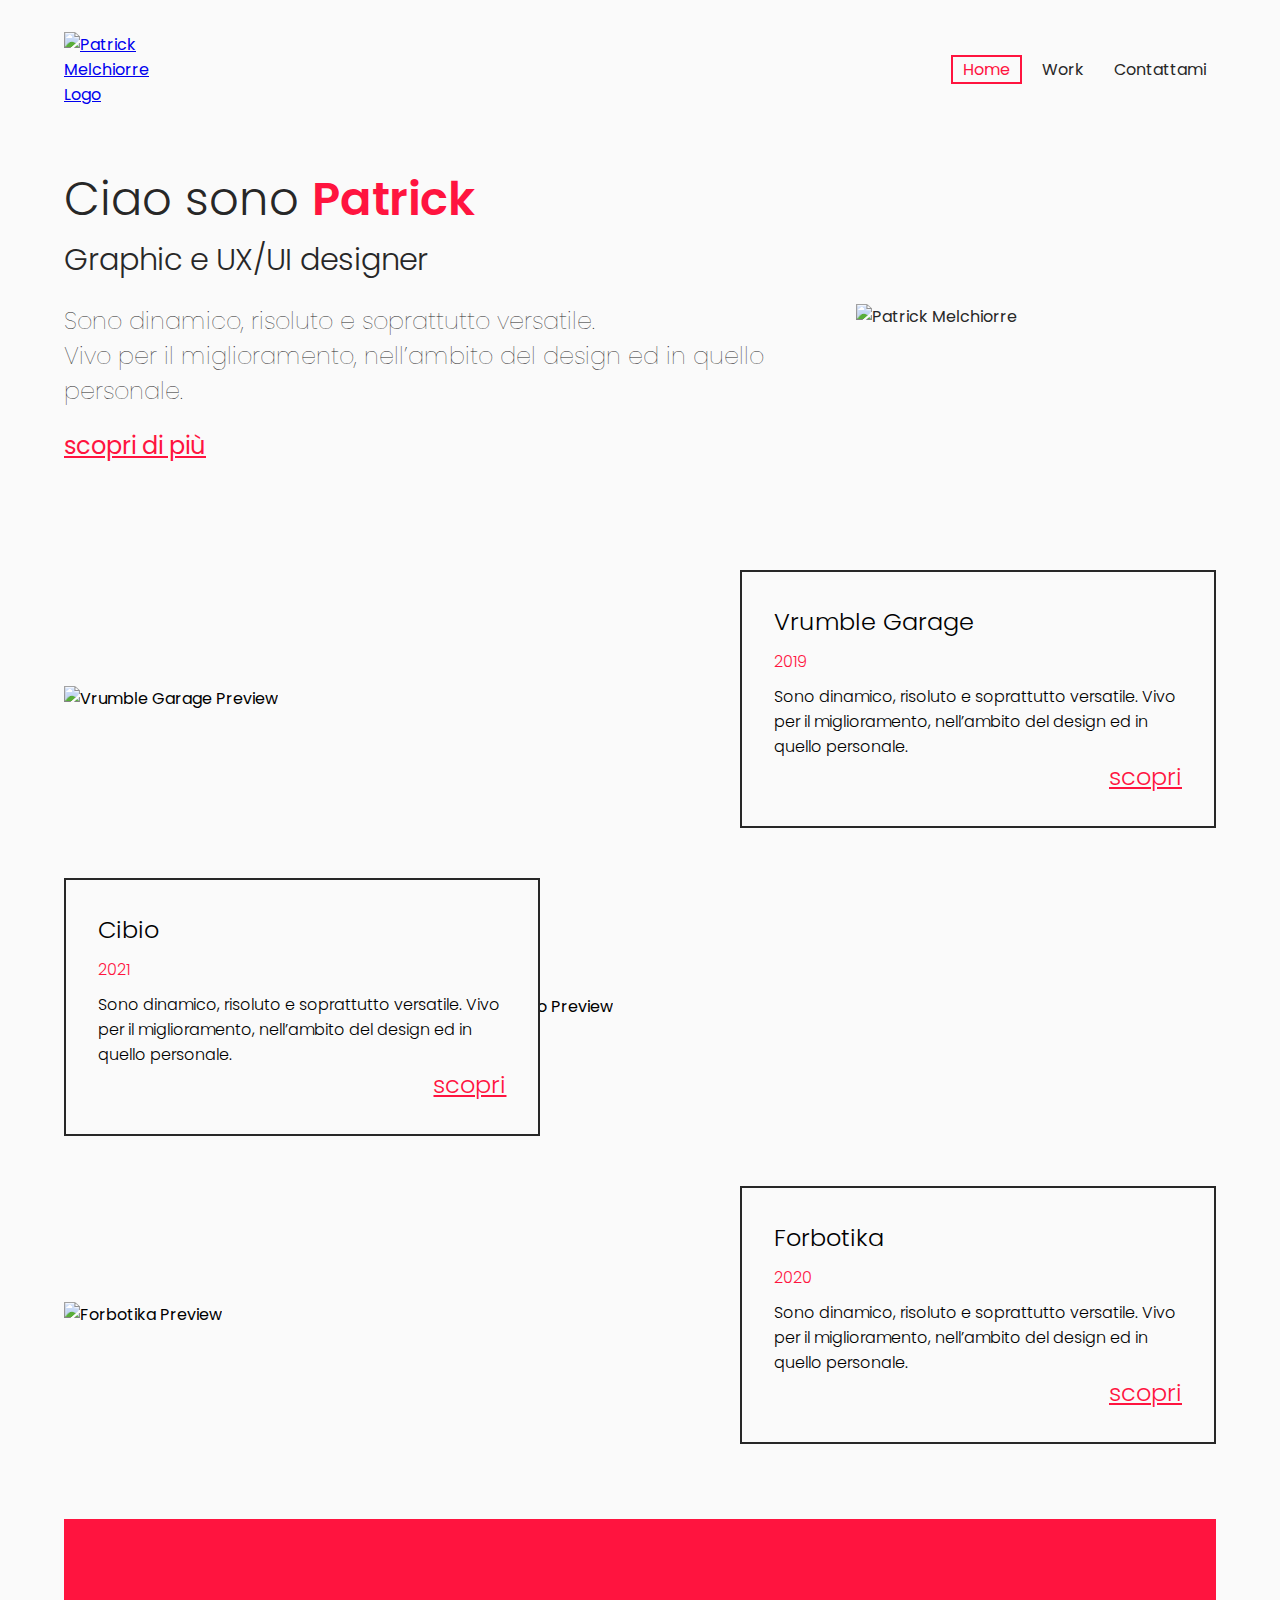
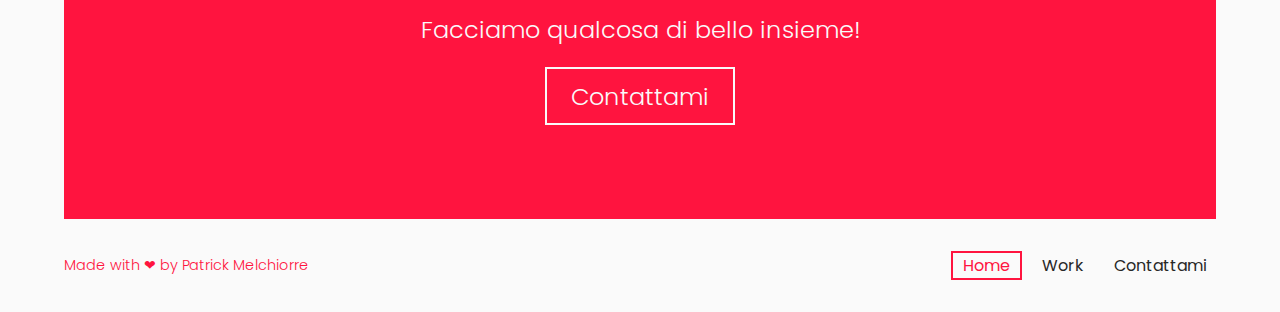
==== index.html @ 4bac95db "Add html and css files" ====
<!DOCTYPE html>
<html lang='en'>
  <head>
    <!-- Required meta tags -->
    <meta charset="utf-8">
    <meta name="viewport" content="width=device-width, initial-scale=1">

    <link rel="preconnect" href="https://fonts.gstatic.com">
    <link href="https://fonts.googleapis.com/css2?family=Poppins:wght@300;400;600&display=swap" rel="stylesheet">
    <!-- stylesheet -->
    <link rel='stylesheet' href='styles.css'>
    <title>Patrick Melchiorre</title>
  </head>
  <body>
    <div class='container'>
    <!-- Nav -->
    <div class='menu-container'>
      <div class='logo'>
        <a href='index.html'><img src='images/logo-pat.svg' alt='Patrick Melchiorre Logo'></a>
      </div>
      <nav class='menu'>
          <a href='index.html' class='active'>Home</a>
          <a href='work.html'>Work</a>
          <a href='contact.html'>Contattami</a>
          </a>
        </nav>
      </div>
    <!-- End Nav -->
    <!-- Header -->
    <header class='header-container'>
      <div class='text-header-container'>
        <h1>Ciao sono <strong>Patrick</strong></h1>
        <h2>Graphic e UX/UI designer</h2>
        <p>Sono dinamico, risoluto e soprattutto versatile.<br/>
           Vivo per il miglioramento, nell’ambito del design
           ed in quello personale.</p>
       <a class='link-red' href='contact.html'>scopri di più</a>
      </div>
      <div class='photo-header'>
        <img src='images/propic.png' alt='Patrick Melchiorre'>
      </div>
    </header>
    <!-- End Header -->
    <!-- Section Work -->
    <section class='section'>
      <div class='section-container'>
        <div class='work-pic'>
          <img src='images/work1.png' alt='Vrumble Garage Preview'>
        </div>
        <div class='work-box'>
          <h2>Vrumble Garage</h2>
          <p class='date-work-box'>2019</p>
          <p>Sono dinamico, risoluto e soprattutto versatile.
             Vivo per il miglioramento, nell’ambito del design
             ed in quello personale.</p>
          <a class='link-red' href='work-vrumble.html'><p class='view-more'>scopri</p></a>
        </div>
      </div>

      <div class='section-container'>
        <div class='work-pic'>
          <img src='images/work4.png' alt='Cibio Preview'>
        </div>
        <div class='work-box invert'>
          <a name='Work'><h2>Cibio</h2></a>
          <p class='date-work-box'>2021</p>
          <p>Sono dinamico, risoluto e soprattutto versatile.
             Vivo per il miglioramento, nell’ambito del design
             ed in quello personale.</p>
          <a class='link-red' href='work-cibio.html'><p class='view-more'>scopri</p></a>
        </div>
      </div>

      <div class='section-container'>
        <div class='work-pic'>
          <img src='images/work3.png' alt='Forbotika Preview'>
        </div>
        <div class='work-box'>
          <a name='Work'><h2>Forbotika</h2></a>
          <p class='date-work-box'>2020</p>
          <p>Sono dinamico, risoluto e soprattutto versatile.
             Vivo per il miglioramento, nell’ambito del design
             ed in quello personale.</p>
          <a class='link-red' href='work-forbotika.html'><p class='view-more'>scopri</p></a>
        </div>
      </div>
    </section>
    <!-- End Section Work -->
    <!-- Section Contact -->
    <section class='section-contact'>
      <h2>Facciamo qualcosa di bello insieme!</h2>
      <a href="mailto:melchiorre.pat@gmail.com"><button class='btn-contact'>Contattami</button></a>
    </section>
    <!-- End Section Contact -->
    <!-- Footer -->
    <footer class='menu-container'>
      <div class='copyright-container'>
        <p class='copyright'>Made with &#10084; by Patrick Melchiorre</p>
      </div>
      <nav class='menu'>
          <a href='index.html' class='active'>Home</a>
          <a href='work.html'>Work</a>
          <a href='contact.html'>Contattami</a>
        </nav>
      </footer>
    <!-- End Footer -->
  </div>
  </body>
</html>
---- styles.css ----
* {
  margin: 0;
  padding: 0;
  box-sizing: border-box;
}
body {
  background-color: #fafafa;
  font-family: 'Poppins', sans-serif;
}
.container {
  width: 90%;
  margin: auto;
}
.logo {
  width: 3em;
}
.menu-container {
  padding: 2em 0;
}
.menu a {
  margin-left: 10px;
  padding: 0 10px;
  text-decoration: none;
  color: #272727;
}
.menu a:hover {
  color: #7c7c7c;
}
.menu a.active {
  color: #ff143f;
  border: 2px solid #ff143f;
}
.menu a.active:hover {
  background-color: #ff143f;
  color: #fafafa;
}
.header-container {
  color: #272727;
}
.header-container-work {
  padding: 2em 0;
  color: #272727;
}
.photo-header img {
  width: 100%;
}
.textbox-contact {
  width: 100%;
}
.textbox-info {
  border: 2px solid #ff143f;
  padding: 20px;
}
.textbox-info p {
  margin: 10px 10px;
}
.text-header-container strong {
  font-weight: 600;
  color: #ff143f;
}
.text-header-container h1 {
  font-size: 2.9em;
}
.text-header-container h2 {
  font-size: 1.9em;
}
.text-header-container p {
  font-size: 1.5em;
  font-weight: lighter;
  margin: 10px 0;
  padding: 10px 0;
}
.link-red {
  font-size: 1.5em;
  padding: 10px 0;
  color: #ff143f;
}
.little-sub-title {
  font-size: 1.2em;
  height: 30px;
  color: #ff143f;
  font-weight: 400;
}
h1, h2, p {
  font-weight: 300;
}
.text-work h2 {
  font-size: 1.2em;
  color: #999999;
}
.text-work p {
  font-size: 1.5em;
  font-weight: 300;
  margin: 10px 0;
}
.section-container {
  width: 100%;
}
.work-pic img {
  width: 100%;
}
.work-box {
  padding: 2em;
  border: 2px solid #272727;
  background-color: #fafafa;
  width: 100%;
  height: 90%;
}
.date-work-box {
  color: #ff143f;
  text-decoration: none;
  margin: 10px 0;
}
.view-more {
  text-align: right;
}
.section-contact {
  display: flex;
  flex-direction: column;
  justify-content: center;
  align-items: center;
  text-align: center;
  background-color: #ff143f;
  color: #fafafa;
  height: 300px;
}
.btn-contact {
  background-color: #ff143f;
  color: #fafafa;
  border: 2px solid #fafafa;
  font-size: 1.5em;
  font-family: 'Poppins', sans-serif;
  font-weight: 300;
  padding: 0.4em 1em;
  margin-top: 20px;
}
.copyright {
  font-size: 0.9em;
  color: #ff143f;
}
.btn-contact:hover {
  color: #ff143f;
  background-color: #fafafa;
  border: 2px solid #fafafa;
}
.image-work {
  width: 100%;
}
.image-work-row {
  width: 100%;
}
.grid {
  width: 100%;
  height: 100%;
  display: flex;
  justify-content: center;
  align-items: center;
}
.photo-grid-container {
  width: 100%;
  display: flex;
  justify-content: center;
  align-items: center;
}
.photo-grid {
  width: 100%;
  display: flex;
  justify-content: center;
  flex-wrap: wrap;
  flex-direction: row;
}
.photo-grid-item img {
  width: 100%;
  margin: 8px 0;
}
.photo-grid-item img:hover {
  opacity: 0.8;
}
.icon-contact {
  display: flex;
  flex-direction: row;
  margin-top: 40px;
}
.icon-contact img {
  width: 50px;
  margin-right: 10px;
}
/* Mobile Styles */
@media only screen and (max-width: 500px) {
  .menu-container {
    display: flex;
    flex-direction: column;
    align-items: center;
  }
  .menu {
    margin-top: 20px;
    display: flex;
    justify-content: center;
  }
  .text-header-container {
    text-align: center;
  }
  .text-header-container h1 {
    line-height: 1.2em;
    padding: 0 30px;
  }
  .text-header-container h2 {
    line-height: 1.2em;
    margin: 20px 0;
  }
  .photo-header {
    display: none;
  }
  .header-container {
    margin-bottom: 60px;
  }
  .header-container-work {
    padding-top: 0;
  }
  .section-container {
    margin-bottom: 60px;
  }
  .section-contact h2 {
    padding: 0 25px;
  }
  .icon-contact {
    display: flex;
    justify-content: center;
    margin-bottom: 20px;
  }
}
/*Tablet Styles*/
@media only screen and (min-width: 501px) and (max-width: 960px) {
  .menu-container {
    display: flex;
    justify-content: space-between;
    align-items: center;
  }
  .menu {
    width: 300px;
    display: flex;
    justify-content: flex-end;
    align-items: center;
  }
  .text-header-container {
    text-align: center;
  }
  .text-header-container h1 {
    line-height: 1.2em;
    padding: 0 30px;
  }
  .text-header-container h2 {
    line-height: 1.2em;
    margin: 20px 0;
  }
  .text-work p {
    padding: 0 10%;
  }
  .text-work div {
    margin-top: 20px;
  }
  .photo-header {
    display: none;
  }
  .header-container {
    margin-bottom: 60px;
  }
  .header-container-work {
    padding-top: 0;
  }
  .section-container {
    margin-bottom: 60px;
  }
  .section-contact h2 {
    padding: 0 25px;
  }
  .icon-contact {
    display: flex;
    justify-content: center;
    margin-bottom: 20px;
  }
  .textbox-info {
    width: 350px;
    margin: auto;
  }
}
/*Desktop Style*/
@media only screen and (min-width: 961px) {
  .menu-container {
    display: flex;
    justify-content: space-between;
    align-items: center;
  }
  .menu {
    width: 400px;
    display: flex;
    justify-content: flex-end;
    align-items: center;
  }
  .header-container {
    display: flex;
    justify-content: space-between;
    padding: 2em 0;
    align-items: center;
  }
  .header-container-work {
    display: flex;
    justify-content: flex-start;
    align-items: center;
  }
  .photo-header {
    width: 25em;
  }
  .textbox-contact {
    width: 70%;
  }
  .textbox-info {
    text-align: right;
    width: 30%;
  }
  .section {
    display: flex;
    flex-direction: column;
    align-items: center;
    margin: 50px 0;
  }
  .section-container {
    display: flex;
    align-items: center;
    padding: 0 0;
    margin: 25px 0;
  }
  .work-pic {
    justify-content: flex-start;
    position: relative;
    width: 120em;
    z-index: 1;
  }
  .work-box {
    justify-content: flex-end;
    margin-right: 0;
    z-index: 2;
    margin-left: -3em;
  }
  .invert {
    order: -1;
    margin-left: 0em;
    margin-right: -3em;
  }
  .section-contact {
    margin: 0 0;
    margin-top: 20px;
  }
  .image-work-row {
    width: 49%;
  }
  .section-work-container-wrap {
    display: flex;
    flex-direction: row;
    justify-content: space-between;
  }
  .work-item {
    margin-top: 20px;
  }
  .photo-grid-container {
    display: flex;
    justify-content: center;
    align-items: center;
  }
  .photo-grid-item img {
    width: 430px;
    margin: 8px 10px;
  }
  .photo-grid-item img:hover {
    opacity: 0.8;
  }
  .text-header-container {
    padding-right: 50px;
  }
  .text-header-container h1 {
    line-height: 1.2em;
  }
  .text-header-container h2 {
    margin-top: 10px;
  }
  .text-work {
    padding-left: 55%;
    padding-right: 0;
  }
  .textbox-info {
    width: 310px;
  }
}
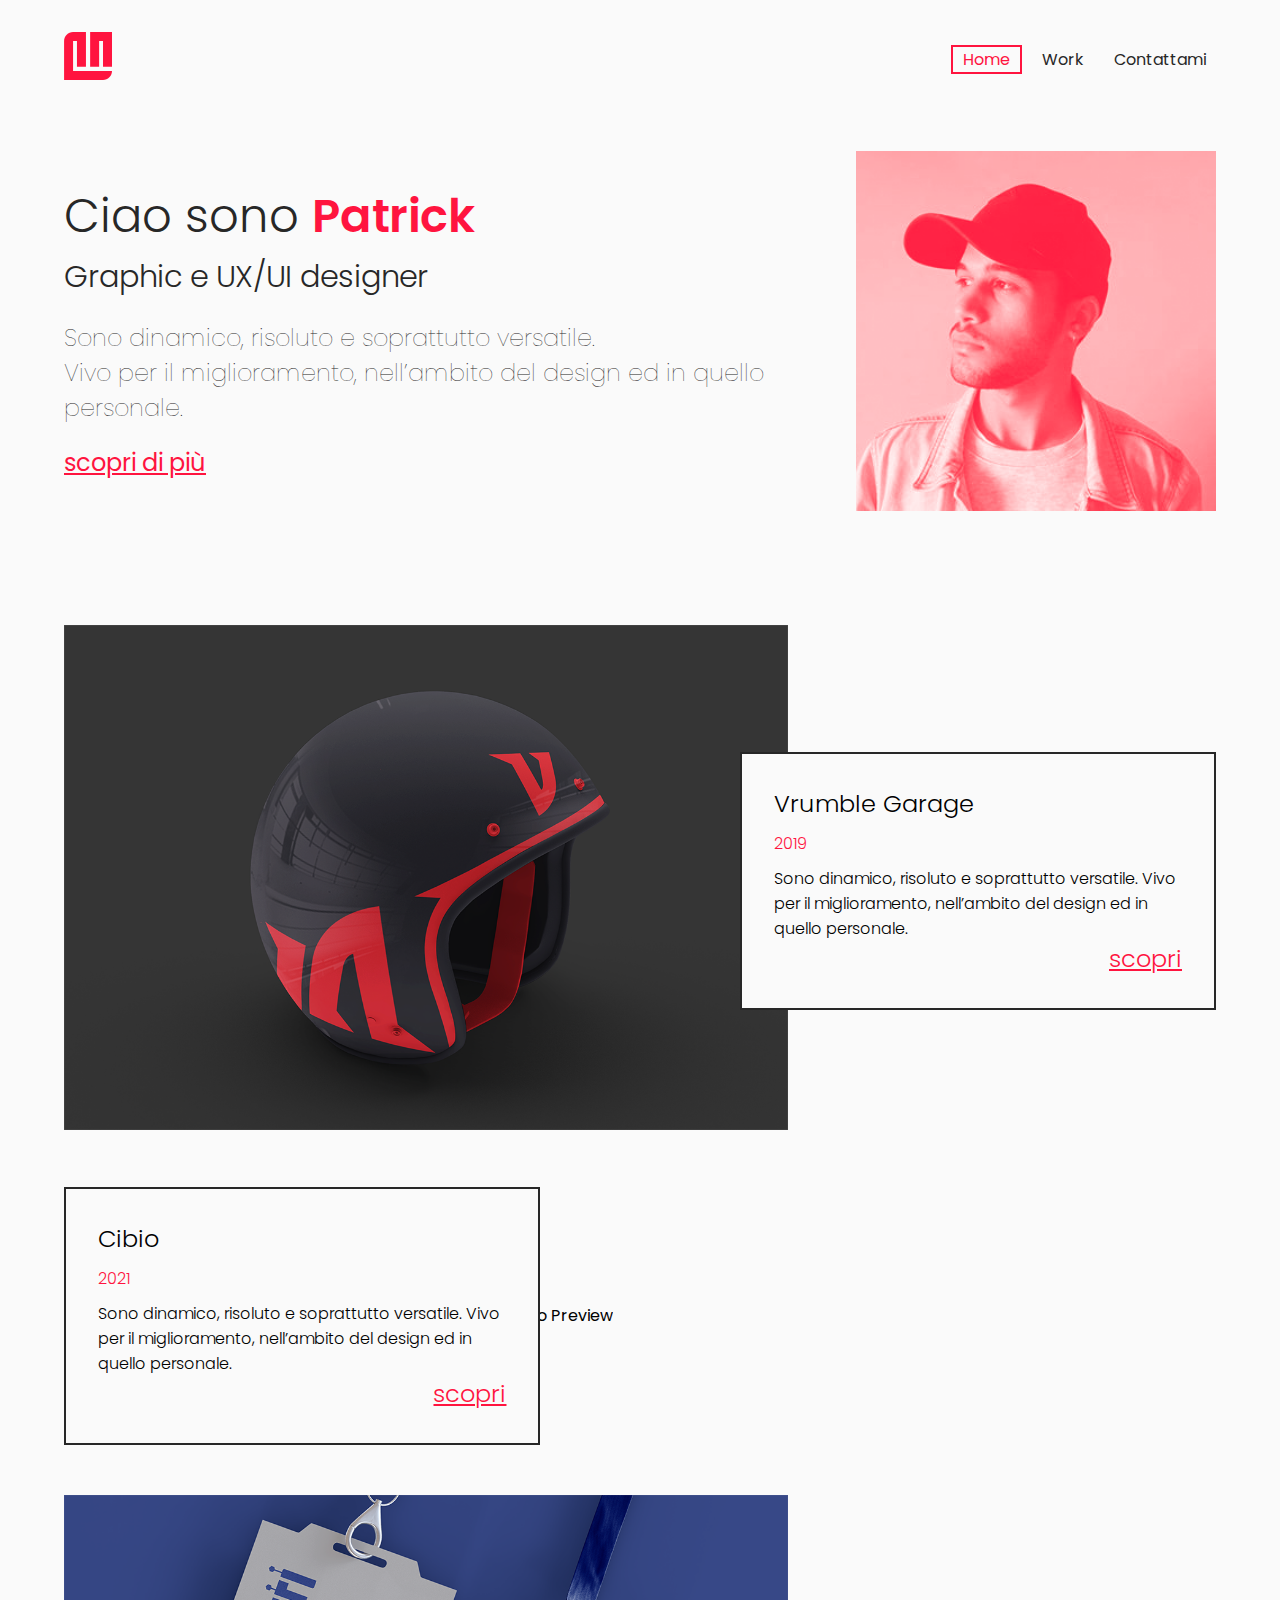
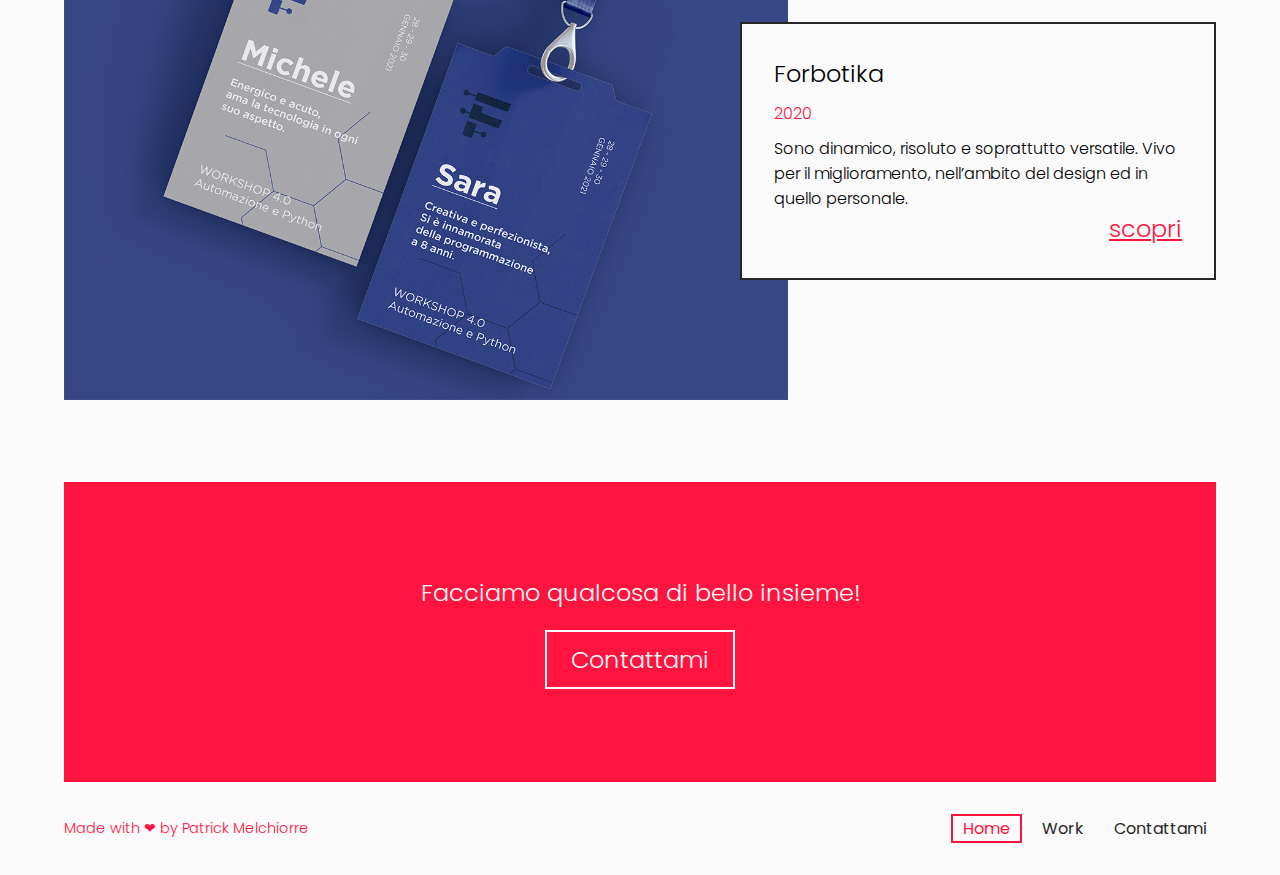
==== commit 9b0a972f: "Add favicon" ====
--- a/index.html
+++ b/index.html
@@ -7,6 +7,8 @@
 
     <link rel="preconnect" href="https://fonts.gstatic.com">
     <link href="https://fonts.googleapis.com/css2?family=Poppins:wght@300;400;600&display=swap" rel="stylesheet">
+    <link rel="icon" href="favicon.ico" type="image/logo-pat.svg"/>
+    <link rel="shortcut icon" href="favicon.ico" type="image/logo-pat.svg"/>
     <!-- stylesheet -->
     <link rel='stylesheet' href='styles.css'>
     <title>Patrick Melchiorre</title>
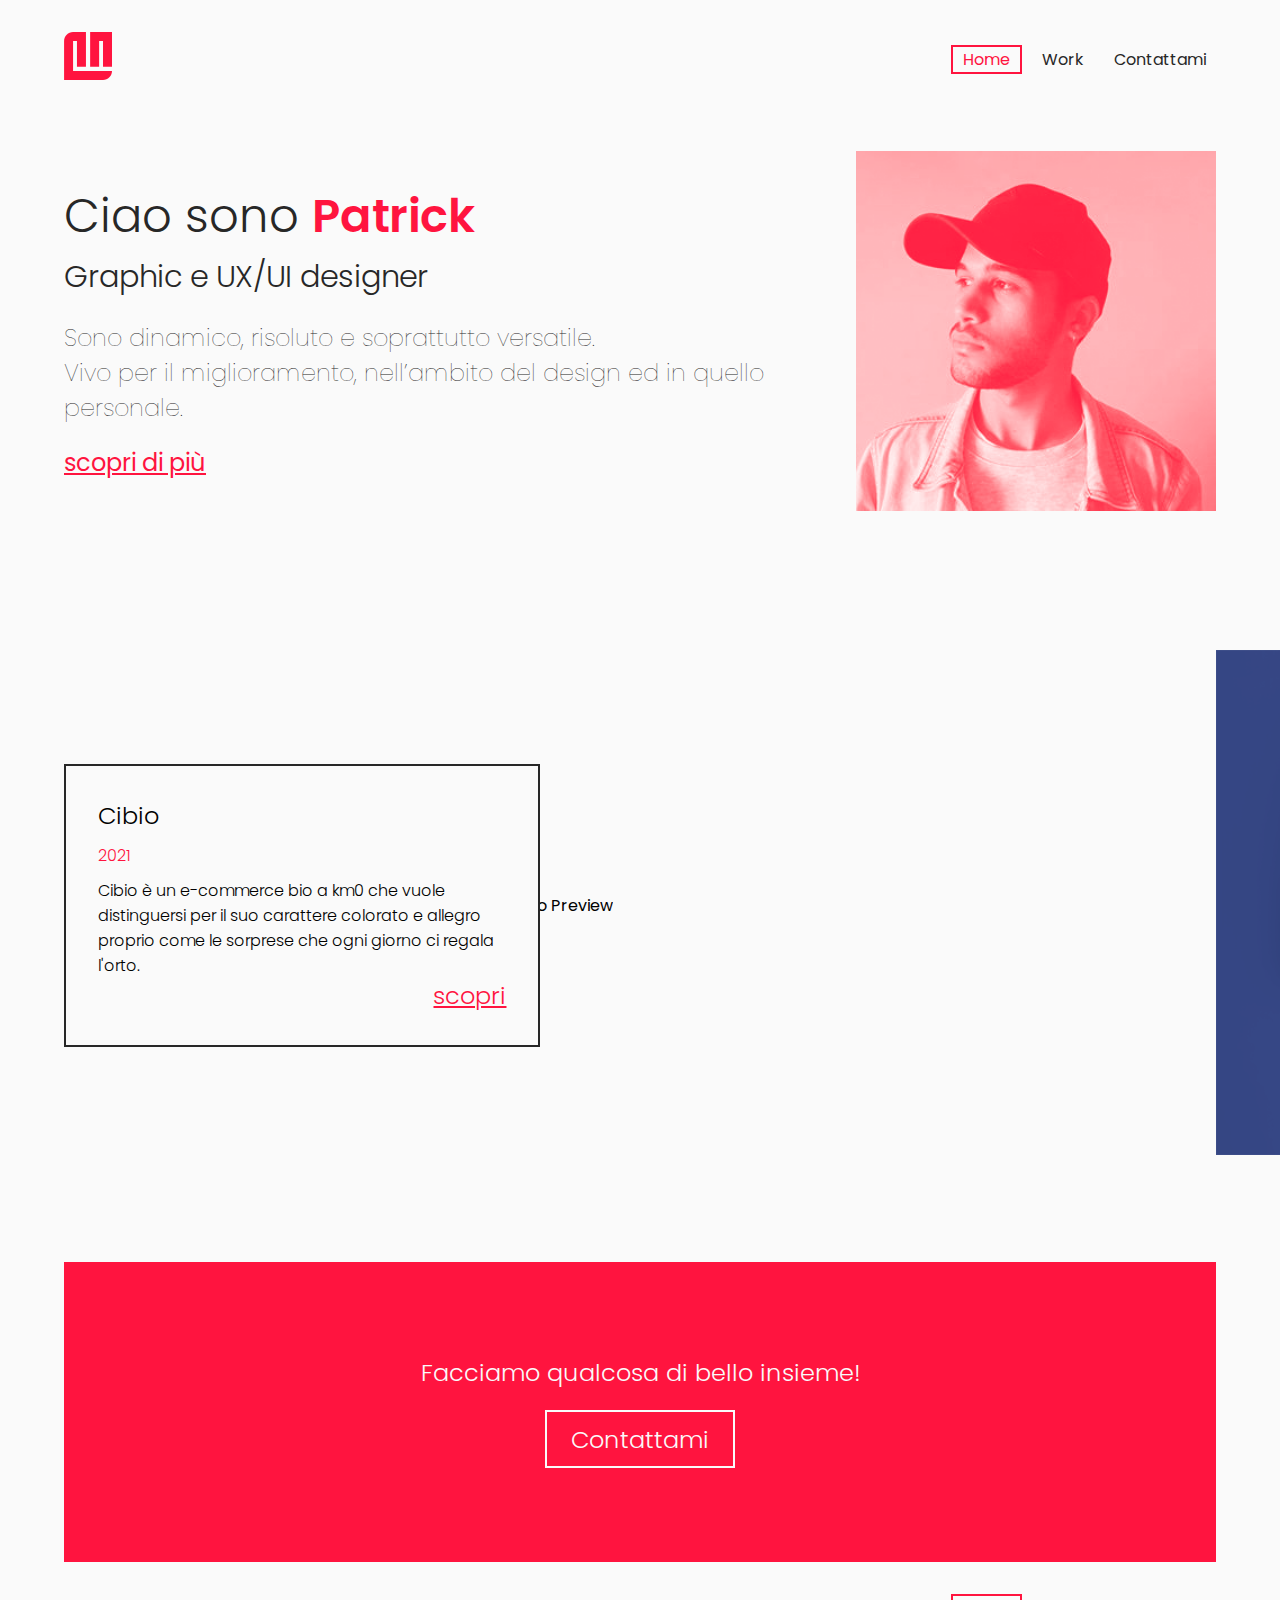
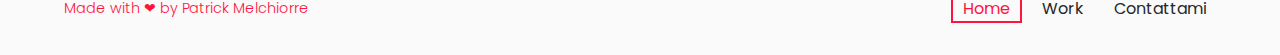
==== commit 916f29ac: "Add a recent changed file" ====
--- a/index.html
+++ b/index.html
@@ -7,8 +7,7 @@
 
     <link rel="preconnect" href="https://fonts.gstatic.com">
     <link href="https://fonts.googleapis.com/css2?family=Poppins:wght@300;400;600&display=swap" rel="stylesheet">
-    <link rel="icon" href="favicon.ico" type="image/logo-pat.svg"/>
-    <link rel="shortcut icon" href="favicon.ico" type="image/logo-pat.svg"/>
+    <link rel="shortcut icon" type="image/png" href="images/favicon.png"/>
     <!-- stylesheet -->
     <link rel='stylesheet' href='styles.css'>
     <title>Patrick Melchiorre</title>
@@ -49,43 +48,43 @@
         <div class='work-pic'>
           <img src='images/work1.png' alt='Vrumble Garage Preview'>
         </div>
+
+        <div class='section-container'>
+          <div class='work-pic'>
+            <img src='images/work4.png' alt='Cibio Preview'>
+          </div>
+          <div class='work-box invert'>
+            <a name='Work'><h2>Cibio</h2></a>
+            <p class='date-work-box'>2021</p>
+            <p>Cibio è un e-commerce bio a km0 che vuole distinguersi per il suo carattere
+               colorato e allegro proprio come le sorprese che ogni giorno ci regala l'orto.</p>
+            <a class='link-red' href='work-cibio.html'><p class='view-more'>scopri</p></a>
+          </div>
+        </div>
+
+        <div class='section-container'>
+          <div class='work-pic'>
+            <img src='images/work3.png' alt='Forbotika Preview'>
+          </div>
+          <div class='work-box'>
+            <a name='Work'><h2>Forbotika</h2></a>
+            <p class='date-work-box'>2020</p>
+            <p>Un istituto di formazione 4.0 in cui la robotica è parte integrante
+               del percorso che svolge ogni studente, il blu ed il grigio offrono il giusto
+               richiamo alla professionalità di questa azienda.</p>
+            <a class='link-red' href='work-forbotika.html'><p class='view-more'>scopri</p></a>
+          </div>
+        </div>
+
         <div class='work-box'>
           <h2>Vrumble Garage</h2>
           <p class='date-work-box'>2019</p>
-          <p>Sono dinamico, risoluto e soprattutto versatile.
-             Vivo per il miglioramento, nell’ambito del design
-             ed in quello personale.</p>
+          <p>Il naming ed i colori contraddistinguono subito il carattere ruggente di questo brand
+             che parla in maniera molto diretta al suo target.</p>
           <a class='link-red' href='work-vrumble.html'><p class='view-more'>scopri</p></a>
         </div>
       </div>
 
-      <div class='section-container'>
-        <div class='work-pic'>
-          <img src='images/work4.png' alt='Cibio Preview'>
-        </div>
-        <div class='work-box invert'>
-          <a name='Work'><h2>Cibio</h2></a>
-          <p class='date-work-box'>2021</p>
-          <p>Sono dinamico, risoluto e soprattutto versatile.
-             Vivo per il miglioramento, nell’ambito del design
-             ed in quello personale.</p>
-          <a class='link-red' href='work-cibio.html'><p class='view-more'>scopri</p></a>
-        </div>
-      </div>
-
-      <div class='section-container'>
-        <div class='work-pic'>
-          <img src='images/work3.png' alt='Forbotika Preview'>
-        </div>
-        <div class='work-box'>
-          <a name='Work'><h2>Forbotika</h2></a>
-          <p class='date-work-box'>2020</p>
-          <p>Sono dinamico, risoluto e soprattutto versatile.
-             Vivo per il miglioramento, nell’ambito del design
-             ed in quello personale.</p>
-          <a class='link-red' href='work-forbotika.html'><p class='view-more'>scopri</p></a>
-        </div>
-      </div>
     </section>
     <!-- End Section Work -->
     <!-- Section Contact -->
--- a/styles.css
+++ b/styles.css
@@ -73,6 +73,10 @@
 .link-red {
   font-size: 1.5em;
   padding: 10px 0;
+  color: #ff143f;
+}
+.textbox-contact a.link-red {
+  font-size: 1em;
   color: #ff143f;
 }
 .little-sub-title {
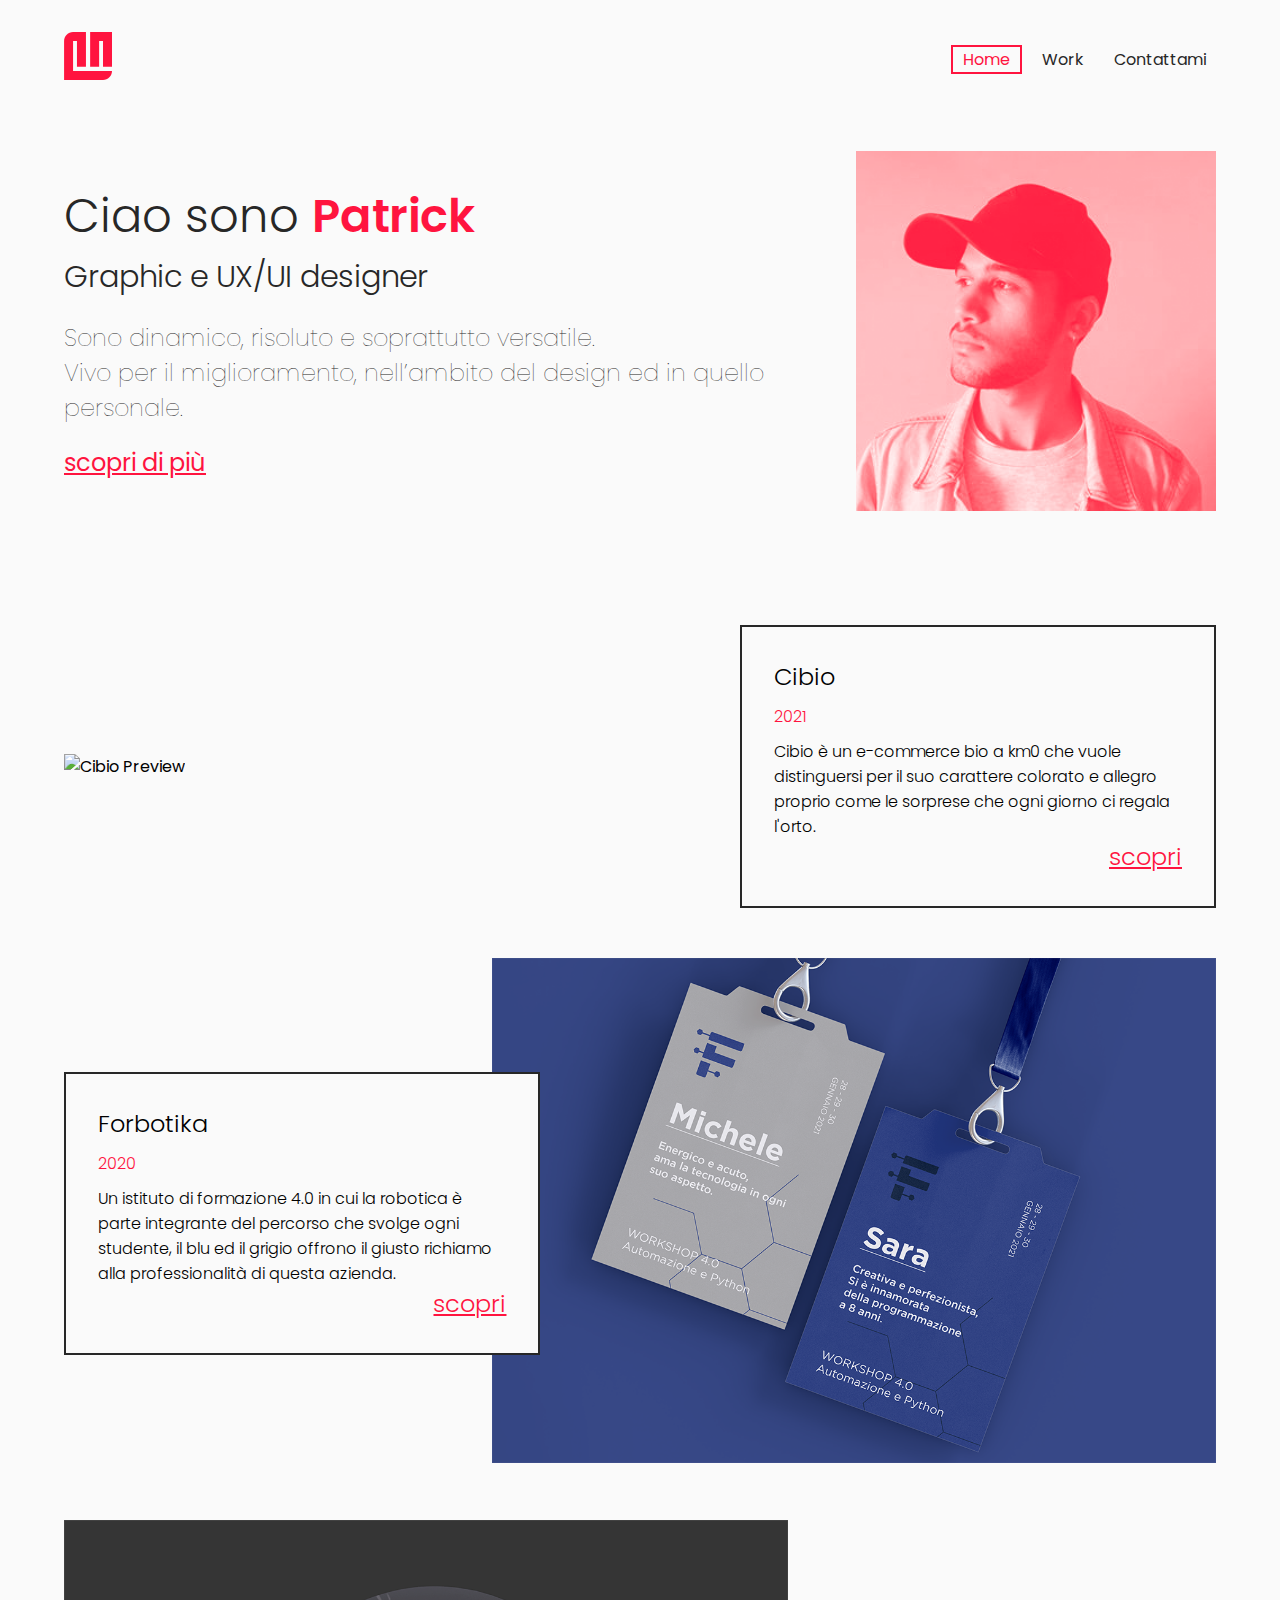
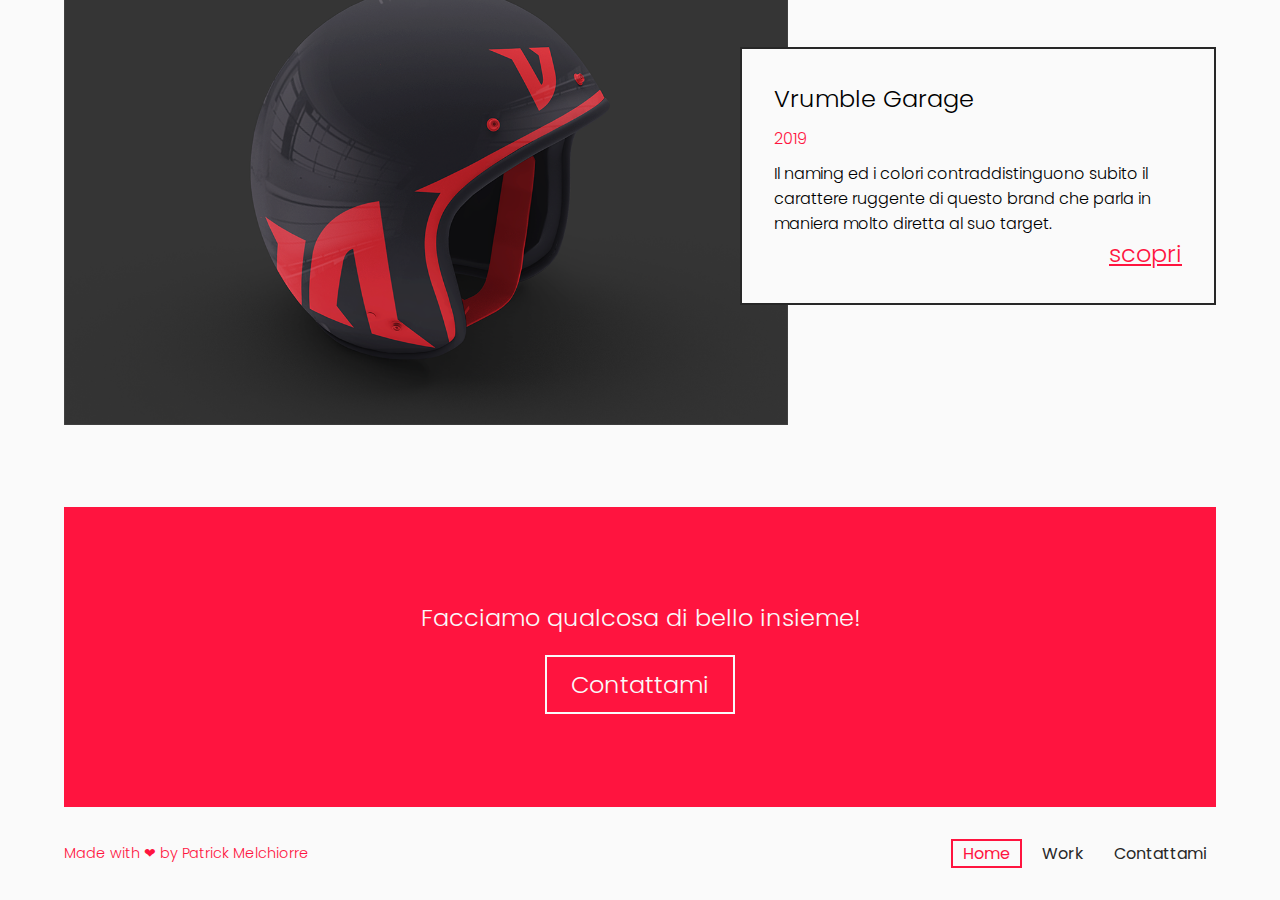
==== commit 764ca6d8: "Add files via upload" ====
--- a/index.html
+++ b/index.html
@@ -44,16 +44,11 @@
     <!-- End Header -->
     <!-- Section Work -->
     <section class='section'>
-      <div class='section-container'>
-        <div class='work-pic'>
-          <img src='images/work1.png' alt='Vrumble Garage Preview'>
-        </div>
-
         <div class='section-container'>
           <div class='work-pic'>
             <img src='images/work4.png' alt='Cibio Preview'>
           </div>
-          <div class='work-box invert'>
+          <div class='work-box'>
             <a name='Work'><h2>Cibio</h2></a>
             <p class='date-work-box'>2021</p>
             <p>Cibio è un e-commerce bio a km0 che vuole distinguersi per il suo carattere
@@ -66,7 +61,7 @@
           <div class='work-pic'>
             <img src='images/work3.png' alt='Forbotika Preview'>
           </div>
-          <div class='work-box'>
+          <div class='work-box invert'>
             <a name='Work'><h2>Forbotika</h2></a>
             <p class='date-work-box'>2020</p>
             <p>Un istituto di formazione 4.0 in cui la robotica è parte integrante
@@ -76,14 +71,18 @@
           </div>
         </div>
 
-        <div class='work-box'>
-          <h2>Vrumble Garage</h2>
-          <p class='date-work-box'>2019</p>
-          <p>Il naming ed i colori contraddistinguono subito il carattere ruggente di questo brand
-             che parla in maniera molto diretta al suo target.</p>
-          <a class='link-red' href='work-vrumble.html'><p class='view-more'>scopri</p></a>
+        <div class='section-container'>
+          <div class='work-pic'>
+            <img src='images/work1.png' alt='VRumble Garage Preview'>
+          </div>
+          <div class='work-box'>
+            <h2>Vrumble Garage</h2>
+            <p class='date-work-box'>2019</p>
+            <p>Il naming ed i colori contraddistinguono subito il carattere ruggente di questo brand
+               che parla in maniera molto diretta al suo target.</p>
+            <a class='link-red' href='work-vrumble.html'><p class='view-more'>scopri</p></a>
+          </div>
         </div>
-      </div>
 
     </section>
     <!-- End Section Work -->
